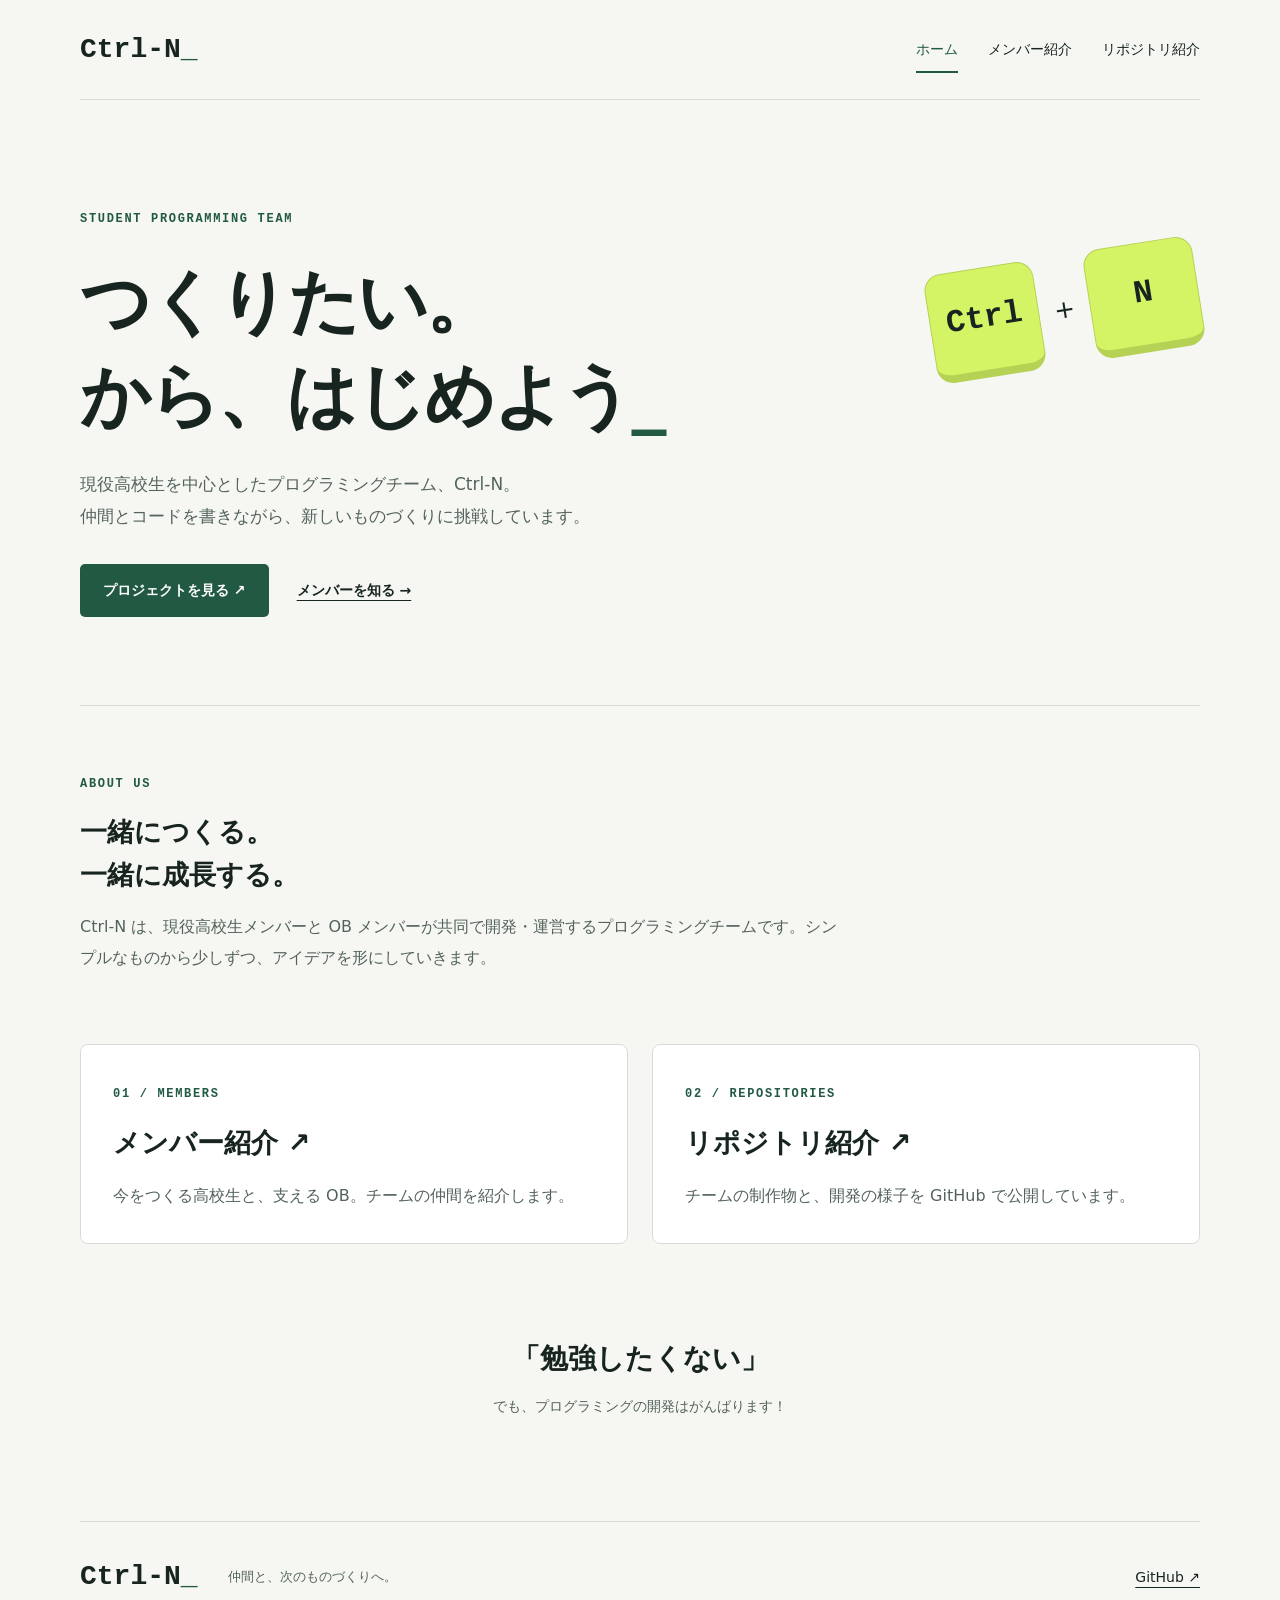
==== index.html @ e6d6aad6 "Add home, members, and repository introduction pages" ====
<!DOCTYPE html>
<html lang="ja">
<head>
  <meta charset="UTF-8">
  <meta name="viewport" content="width=device-width, initial-scale=1.0">
  <meta name="description" content="プログラミングチーム Ctrl-N のホーム。現役高校生と OB が共同で開発・運営しています。">
  <title>ホーム | Ctrl-N</title>
  <link rel="stylesheet" href="assets/css/styles.css">
</head>
<body>
  <a class="skip-link" href="#main">本文へスキップ</a>
  <header class="site-header"><a class="logo" href="index.html">Ctrl-N<span>_</span></a><nav aria-label="メインナビゲーション"><a href="index.html" aria-current="page">ホーム</a><a href="contributors.html">メンバー紹介</a><a href="repo-list.html">リポジトリ紹介</a></nav></header>
  <main id="main"><section class="hero"><p class="eyebrow">STUDENT PROGRAMMING TEAM</p><h1>つくりたい。<br>から、はじめよう<span>_</span></h1><p class="lead">現役高校生を中心としたプログラミングチーム、Ctrl-N。<br>仲間とコードを書きながら、新しいものづくりに挑戦しています。</p><div class="actions"><a class="button" href="repo-list.html">プロジェクトを見る ↗</a><a class="text-link" href="contributors.html">メンバーを知る →</a></div><div class="keys" aria-label="ControlとN"><kbd>Ctrl</kbd><span>+</span><kbd>N</kbd></div></section>
<section class="section"><p class="eyebrow">ABOUT US</p><h2>一緒につくる。<br>一緒に成長する。</h2><p>Ctrl-N は、現役高校生メンバーと OB メンバーが共同で開発・運営するプログラミングチームです。シンプルなものから少しずつ、アイデアを形にしていきます。</p></section>
<section class="grid"><a class="card" href="contributors.html"><span class="number">01 / MEMBERS</span><h2>メンバー紹介 ↗</h2><p>今をつくる高校生と、支える OB。チームの仲間を紹介します。</p></a><a class="card" href="repo-list.html"><span class="number">02 / REPOSITORIES</span><h2>リポジトリ紹介 ↗</h2><p>チームの制作物と、開発の様子を GitHub で公開しています。</p></a></section>
<aside class="quote"><p>「勉強したくない」</p><span>でも、プログラミングの開発はがんばります！</span></aside></main>
  <footer><a class="logo" href="index.html">Ctrl-N<span>_</span></a><p>仲間と、次のものづくりへ。</p><a href="https://github.com/Ctrl-N-Japan">GitHub ↗</a></footer>
</body>
</html>
---- assets/css/styles.css ----
/* Shared styles for the three static pages. */
:root{color-scheme:light;--ink:#18241f;--muted:#53635b;--paper:#f6f7f2;--green:#215943;--line:#d6ded3;--accent:#d4f466}
*{box-sizing:border-box}body{margin:0;background:var(--paper);color:var(--ink);font-family:system-ui,-apple-system,"Noto Sans JP",sans-serif;line-height:1.9}a{color:inherit;text-underline-offset:5px}a:focus-visible{outline:3px solid var(--green);outline-offset:6px}.site-header,main,footer{width:min(1120px,calc(100% - 64px));margin:auto}.site-header{display:flex;align-items:center;justify-content:space-between;gap:24px;min-height:100px;border-bottom:1px solid var(--line)}.logo{font-family:ui-monospace,monospace;font-size:28px;font-weight:800;text-decoration:none;white-space:nowrap}.logo span,h1 span{color:var(--green)}nav{display:flex;gap:30px;flex-wrap:wrap}nav a{font-size:14px;text-decoration:none;padding:8px 0}nav a:hover,nav a[aria-current]{color:var(--green);box-shadow:0 2px var(--green)}.hero{position:relative;padding:96px 0 88px;isolation:isolate}.eyebrow,.number{font-family:ui-monospace,monospace;font-size:12px;font-weight:700;letter-spacing:.14em;color:var(--green)}h1{font-size:clamp(38px,5.6vw,70px);line-height:1.35;letter-spacing:-.04em;margin:24px 0}h2{font-size:27px;line-height:1.6;margin:14px 0}h3{font-size:18px}p{color:var(--muted)}.lead{font-size:17px;max-width:720px}.hero .lead{max-width:640px}.actions{display:flex;align-items:center;gap:28px;flex-wrap:wrap;margin-top:32px}.button{display:inline-block;background:var(--green);color:white;text-decoration:none;padding:13px 23px;border-radius:5px;font-size:14px;font-weight:650}.button:hover{background:#153c2c}.text-link{font-size:14px;font-weight:650}.keys{position:absolute;right:0;top:155px;display:flex;align-items:center;gap:15px;transform:rotate(-9deg);z-index:-1}.keys kbd{display:grid;place-items:center;width:110px;height:110px;background:var(--accent);border:1px solid #b6d255;border-bottom:8px solid #b6d255;border-radius:17px;font-size:32px;font-weight:700}.keys>span{font-size:25px}.section{border-top:1px solid var(--line);padding:55px 0}.section>p{max-width:760px}.grid{display:grid;grid-template-columns:repeat(2,minmax(0,1fr));gap:24px}.card{display:block;padding:32px;border:1px solid var(--line);border-radius:8px;background:#fff;text-decoration:none}.card p{margin-bottom:0}.grid>a:hover{border-color:var(--green);background:#f0f5e8}.quote{text-align:center;padding:60px 0}.quote p{font-size:28px;font-weight:700;color:var(--ink);margin-bottom:6px}.quote span{font-size:14px;color:var(--muted)}.page-title{padding:70px 0 45px}.page-title h1{font-size:clamp(34px,5vw,58px)}.grid+.section{margin-top:55px}.project{display:flex;gap:40px;align-items:center;justify-content:space-between;margin-bottom:60px}.project>div{max-width:650px}.project .button{flex-shrink:0}.tags{display:flex;gap:10px;margin-top:20px}.tags span{font-size:12px;padding:3px 10px;background:#eff3e9;border-radius:3px}.steps{padding-left:24px;margin-bottom:32px}.steps li{padding-left:10px;margin-bottom:24px}.steps h3,.steps p{margin:0}footer{display:flex;align-items:center;gap:30px;border-top:1px solid var(--line);padding:28px 0;margin-top:40px}footer p{font-size:13px}footer>a:last-child{margin-left:auto;font-size:14px}.skip-link{position:absolute;top:-100px;left:16px;background:white;padding:8px;z-index:2}.skip-link:focus{top:8px}
@media(max-width:1000px){.keys{position:static;transform:none;margin-top:40px}.keys kbd{width:75px;height:75px;font-size:24px}.project{align-items:flex-start;flex-direction:column;gap:24px}}
@media(max-width:640px){.site-header,main,footer{width:calc(100% - 36px)}.site-header{align-items:flex-start;flex-direction:column;gap:10px;padding:22px 0}nav{gap:20px}nav a{font-size:12px}.hero{padding:52px 0}.lead{font-size:15px}.grid{grid-template-columns:1fr}.card{padding:24px}.page-title{padding:45px 0 30px}.section{padding:36px 0}h2{font-size:23px}footer{flex-wrap:wrap;gap:12px}footer p{width:100%;order:3;margin:0}.quote p{font-size:23px}}
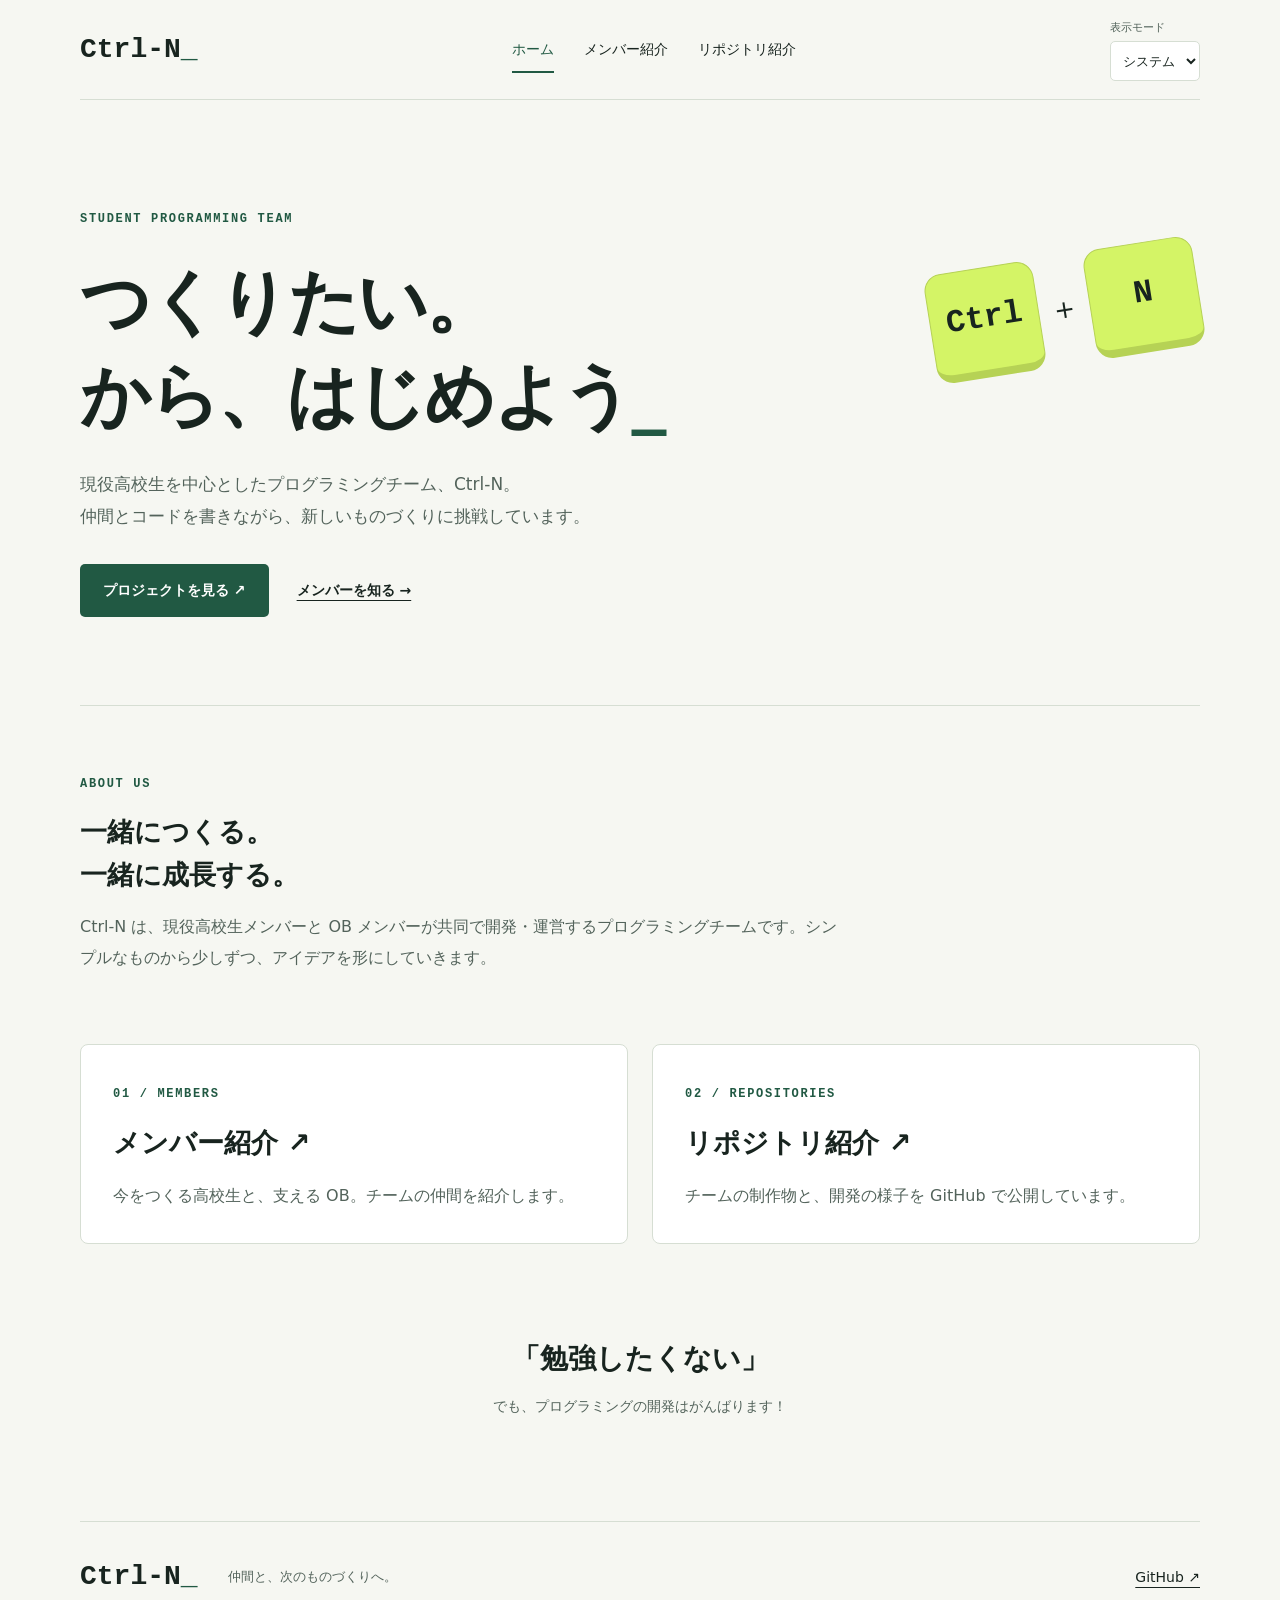
==== commit 6089e4d5: "Add light dark and system theme selection" ====
--- a/index.html
+++ b/index.html
@@ -5,15 +5,16 @@
   <meta name="viewport" content="width=device-width, initial-scale=1.0">
   <meta name="description" content="プログラミングチーム Ctrl-N のホーム。現役高校生と OB が共同で開発・運営しています。">
   <title>ホーム | Ctrl-N</title>
+  <script src="assets/js/theme.js"></script>
   <link rel="stylesheet" href="assets/css/styles.css">
 </head>
 <body>
   <a class="skip-link" href="#main">本文へスキップ</a>
-  <header class="site-header"><a class="logo" href="index.html">Ctrl-N<span>_</span></a><nav aria-label="メインナビゲーション"><a href="index.html" aria-current="page">ホーム</a><a href="contributors.html">メンバー紹介</a><a href="repo-list.html">リポジトリ紹介</a></nav></header>
-  <main id="main"><section class="hero"><p class="eyebrow">STUDENT PROGRAMMING TEAM</p><h1>つくりたい。<br>から、はじめよう<span>_</span></h1><p class="lead">現役高校生を中心としたプログラミングチーム、Ctrl-N。<br>仲間とコードを書きながら、新しいものづくりに挑戦しています。</p><div class="actions"><a class="button" href="repo-list.html">プロジェクトを見る ↗</a><a class="text-link" href="contributors.html">メンバーを知る →</a></div><div class="keys" aria-label="ControlとN"><kbd>Ctrl</kbd><span>+</span><kbd>N</kbd></div></section>
+  <header class="site-header"><a class="logo" href="./">Ctrl-N<span>_</span></a><nav aria-label="メインナビゲーション"><a href="./" aria-current="page">ホーム</a><a href="contributors/">メンバー紹介</a><a href="repo-list/">リポジトリ紹介</a></nav><label class="theme-control" for="theme-select">表示モード<select id="theme-select" disabled><option value="system">システム</option><option value="light">ライト</option><option value="dark">ダーク</option></select></label></header>
+  <main id="main"><section class="hero"><p class="eyebrow">STUDENT PROGRAMMING TEAM</p><h1>つくりたい。<br>から、はじめよう<span>_</span></h1><p class="lead">現役高校生を中心としたプログラミングチーム、Ctrl-N。<br>仲間とコードを書きながら、新しいものづくりに挑戦しています。</p><div class="actions"><a class="button" href="repo-list/">プロジェクトを見る ↗</a><a class="text-link" href="contributors/">メンバーを知る →</a></div><div class="keys" aria-label="ControlとN"><kbd>Ctrl</kbd><span>+</span><kbd>N</kbd></div></section>
 <section class="section"><p class="eyebrow">ABOUT US</p><h2>一緒につくる。<br>一緒に成長する。</h2><p>Ctrl-N は、現役高校生メンバーと OB メンバーが共同で開発・運営するプログラミングチームです。シンプルなものから少しずつ、アイデアを形にしていきます。</p></section>
-<section class="grid"><a class="card" href="contributors.html"><span class="number">01 / MEMBERS</span><h2>メンバー紹介 ↗</h2><p>今をつくる高校生と、支える OB。チームの仲間を紹介します。</p></a><a class="card" href="repo-list.html"><span class="number">02 / REPOSITORIES</span><h2>リポジトリ紹介 ↗</h2><p>チームの制作物と、開発の様子を GitHub で公開しています。</p></a></section>
+<section class="grid"><a class="card" href="contributors/"><span class="number">01 / MEMBERS</span><h2>メンバー紹介 ↗</h2><p>今をつくる高校生と、支える OB。チームの仲間を紹介します。</p></a><a class="card" href="repo-list/"><span class="number">02 / REPOSITORIES</span><h2>リポジトリ紹介 ↗</h2><p>チームの制作物と、開発の様子を GitHub で公開しています。</p></a></section>
 <aside class="quote"><p>「勉強したくない」</p><span>でも、プログラミングの開発はがんばります！</span></aside></main>
-  <footer><a class="logo" href="index.html">Ctrl-N<span>_</span></a><p>仲間と、次のものづくりへ。</p><a href="https://github.com/Ctrl-N-Japan">GitHub ↗</a></footer>
+  <footer><a class="logo" href="./">Ctrl-N<span>_</span></a><p>仲間と、次のものづくりへ。</p><a href="https://github.com/Ctrl-N-Japan">GitHub ↗</a></footer>
 </body>
 </html>
--- a/assets/css/styles.css
+++ b/assets/css/styles.css
@@ -1,5 +1,13 @@
 /* Shared styles for the three static pages. */
-:root{color-scheme:light;--ink:#18241f;--muted:#53635b;--paper:#f6f7f2;--green:#215943;--line:#d6ded3;--accent:#d4f466}
-*{box-sizing:border-box}body{margin:0;background:var(--paper);color:var(--ink);font-family:system-ui,-apple-system,"Noto Sans JP",sans-serif;line-height:1.9}a{color:inherit;text-underline-offset:5px}a:focus-visible{outline:3px solid var(--green);outline-offset:6px}.site-header,main,footer{width:min(1120px,calc(100% - 64px));margin:auto}.site-header{display:flex;align-items:center;justify-content:space-between;gap:24px;min-height:100px;border-bottom:1px solid var(--line)}.logo{font-family:ui-monospace,monospace;font-size:28px;font-weight:800;text-decoration:none;white-space:nowrap}.logo span,h1 span{color:var(--green)}nav{display:flex;gap:30px;flex-wrap:wrap}nav a{font-size:14px;text-decoration:none;padding:8px 0}nav a:hover,nav a[aria-current]{color:var(--green);box-shadow:0 2px var(--green)}.hero{position:relative;padding:96px 0 88px;isolation:isolate}.eyebrow,.number{font-family:ui-monospace,monospace;font-size:12px;font-weight:700;letter-spacing:.14em;color:var(--green)}h1{font-size:clamp(38px,5.6vw,70px);line-height:1.35;letter-spacing:-.04em;margin:24px 0}h2{font-size:27px;line-height:1.6;margin:14px 0}h3{font-size:18px}p{color:var(--muted)}.lead{font-size:17px;max-width:720px}.hero .lead{max-width:640px}.actions{display:flex;align-items:center;gap:28px;flex-wrap:wrap;margin-top:32px}.button{display:inline-block;background:var(--green);color:white;text-decoration:none;padding:13px 23px;border-radius:5px;font-size:14px;font-weight:650}.button:hover{background:#153c2c}.text-link{font-size:14px;font-weight:650}.keys{position:absolute;right:0;top:155px;display:flex;align-items:center;gap:15px;transform:rotate(-9deg);z-index:-1}.keys kbd{display:grid;place-items:center;width:110px;height:110px;background:var(--accent);border:1px solid #b6d255;border-bottom:8px solid #b6d255;border-radius:17px;font-size:32px;font-weight:700}.keys>span{font-size:25px}.section{border-top:1px solid var(--line);padding:55px 0}.section>p{max-width:760px}.grid{display:grid;grid-template-columns:repeat(2,minmax(0,1fr));gap:24px}.card{display:block;padding:32px;border:1px solid var(--line);border-radius:8px;background:#fff;text-decoration:none}.card p{margin-bottom:0}.grid>a:hover{border-color:var(--green);background:#f0f5e8}.quote{text-align:center;padding:60px 0}.quote p{font-size:28px;font-weight:700;color:var(--ink);margin-bottom:6px}.quote span{font-size:14px;color:var(--muted)}.page-title{padding:70px 0 45px}.page-title h1{font-size:clamp(34px,5vw,58px)}.grid+.section{margin-top:55px}.project{display:flex;gap:40px;align-items:center;justify-content:space-between;margin-bottom:60px}.project>div{max-width:650px}.project .button{flex-shrink:0}.tags{display:flex;gap:10px;margin-top:20px}.tags span{font-size:12px;padding:3px 10px;background:#eff3e9;border-radius:3px}.steps{padding-left:24px;margin-bottom:32px}.steps li{padding-left:10px;margin-bottom:24px}.steps h3,.steps p{margin:0}footer{display:flex;align-items:center;gap:30px;border-top:1px solid var(--line);padding:28px 0;margin-top:40px}footer p{font-size:13px}footer>a:last-child{margin-left:auto;font-size:14px}.skip-link{position:absolute;top:-100px;left:16px;background:white;padding:8px;z-index:2}.skip-link:focus{top:8px}
+:root{color-scheme:light;--ink:#18241f;--muted:#53635b;--paper:#f6f7f2;--green:#215943;--line:#d6ded3;--accent:#d4f466;--surface:#fff;--surface-hover:#f0f5e8;--tag:#eff3e9;--button-bg:#215943;--button-hover:#153c2c;--button-ink:#fff}
+*{box-sizing:border-box}body{margin:0;background:var(--paper);color:var(--ink);font-family:system-ui,-apple-system,"Noto Sans JP",sans-serif;line-height:1.9}a{color:inherit;text-underline-offset:5px}a:focus-visible{outline:3px solid var(--green);outline-offset:6px}.site-header,main,footer{width:min(1120px,calc(100% - 64px));margin:auto}.site-header{display:flex;align-items:center;justify-content:space-between;gap:24px;min-height:100px;border-bottom:1px solid var(--line)}.logo{font-family:ui-monospace,monospace;font-size:28px;font-weight:800;text-decoration:none;white-space:nowrap}.logo span,h1 span{color:var(--green)}nav{display:flex;gap:30px;flex-wrap:wrap}nav a{font-size:14px;text-decoration:none;padding:8px 0}nav a:hover,nav a[aria-current]{color:var(--green);box-shadow:0 2px var(--green)}.hero{position:relative;padding:96px 0 88px;isolation:isolate}.eyebrow,.number{font-family:ui-monospace,monospace;font-size:12px;font-weight:700;letter-spacing:.14em;color:var(--green)}h1{font-size:clamp(38px,5.6vw,70px);line-height:1.35;letter-spacing:-.04em;margin:24px 0}h2{font-size:27px;line-height:1.6;margin:14px 0}h3{font-size:18px}p{color:var(--muted)}.lead{font-size:17px;max-width:720px}.hero .lead{max-width:640px}.actions{display:flex;align-items:center;gap:28px;flex-wrap:wrap;margin-top:32px}.button{display:inline-block;background:var(--button-bg);color:var(--button-ink);text-decoration:none;padding:13px 23px;border-radius:5px;font-size:14px;font-weight:650}.button:hover{background:var(--button-hover)}.text-link{font-size:14px;font-weight:650}.keys{position:absolute;right:0;top:155px;display:flex;align-items:center;gap:15px;transform:rotate(-9deg);z-index:-1}.keys kbd{color:#18241f;display:grid;place-items:center;width:110px;height:110px;background:var(--accent);border:1px solid #b6d255;border-bottom:8px solid #b6d255;border-radius:17px;font-size:32px;font-weight:700}.keys>span{font-size:25px}.section{border-top:1px solid var(--line);padding:55px 0}.section>p{max-width:760px}.grid{display:grid;grid-template-columns:repeat(2,minmax(0,1fr));gap:24px}.card{display:block;padding:32px;border:1px solid var(--line);border-radius:8px;background:var(--surface);text-decoration:none}.card p{margin-bottom:0}.grid>a:hover{border-color:var(--green);background:var(--surface-hover)}.quote{text-align:center;padding:60px 0}.quote p{font-size:28px;font-weight:700;color:var(--ink);margin-bottom:6px}.quote span{font-size:14px;color:var(--muted)}.page-title{padding:70px 0 45px}.page-title h1{font-size:clamp(34px,5vw,58px)}.grid+.section{margin-top:55px}.project{display:flex;gap:40px;align-items:center;justify-content:space-between;margin-bottom:60px}.project>div{max-width:650px}.project .button{flex-shrink:0}.tags{display:flex;gap:10px;margin-top:20px}.tags span{font-size:12px;padding:3px 10px;background:var(--tag);border-radius:3px}.steps{padding-left:24px;margin-bottom:32px}.steps li{padding-left:10px;margin-bottom:24px}.steps h3,.steps p{margin:0}footer{display:flex;align-items:center;gap:30px;border-top:1px solid var(--line);padding:28px 0;margin-top:40px}footer p{font-size:13px}footer>a:last-child{margin-left:auto;font-size:14px}.skip-link{position:absolute;top:-100px;left:16px;background:var(--surface);padding:8px;z-index:2}.skip-link:focus{top:8px}
 @media(max-width:1000px){.keys{position:static;transform:none;margin-top:40px}.keys kbd{width:75px;height:75px;font-size:24px}.project{align-items:flex-start;flex-direction:column;gap:24px}}
 @media(max-width:640px){.site-header,main,footer{width:calc(100% - 36px)}.site-header{align-items:flex-start;flex-direction:column;gap:10px;padding:22px 0}nav{gap:20px}nav a{font-size:12px}.hero{padding:52px 0}.lead{font-size:15px}.grid{grid-template-columns:1fr}.card{padding:24px}.page-title{padding:45px 0 30px}.section{padding:36px 0}h2{font-size:23px}footer{flex-wrap:wrap;gap:12px}footer p{width:100%;order:3;margin:0}.quote p{font-size:23px}}
+
+.contributor img{border-radius:50%;object-fit:cover}.contributor h3{overflow-wrap:anywhere;margin:12px 0}
+
+:root[data-theme="dark"]{color-scheme:dark;--ink:#e7eee7;--muted:#adbdaf;--paper:#111914;--green:#b5df80;--line:#35473b;--surface:#1b271f;--surface-hover:#26382a;--tag:#304333;--button-bg:#b5df80;--button-hover:#c9ee9c;--button-ink:#18241f;}
+@media(prefers-color-scheme:dark){:root:not([data-theme]){color-scheme:dark;--ink:#e7eee7;--muted:#adbdaf;--paper:#111914;--green:#b5df80;--line:#35473b;--surface:#1b271f;--surface-hover:#26382a;--tag:#304333;--button-bg:#b5df80;--button-hover:#c9ee9c;--button-ink:#18241f;}}
+.theme-control{display:flex;flex-direction:column;gap:3px;font-size:11px;color:var(--muted);flex-shrink:0}.theme-control select{font:inherit;font-size:13px;color:var(--ink);background:var(--surface);border:1px solid var(--line);border-radius:5px;padding:8px;min-height:40px}.theme-control select:focus-visible{outline:3px solid var(--green);outline-offset:3px}
+@media(max-width:900px){.site-header{flex-wrap:wrap;padding:20px 0}.theme-control{margin-left:auto}}
+@media(max-width:640px){.theme-control{margin-left:0}}
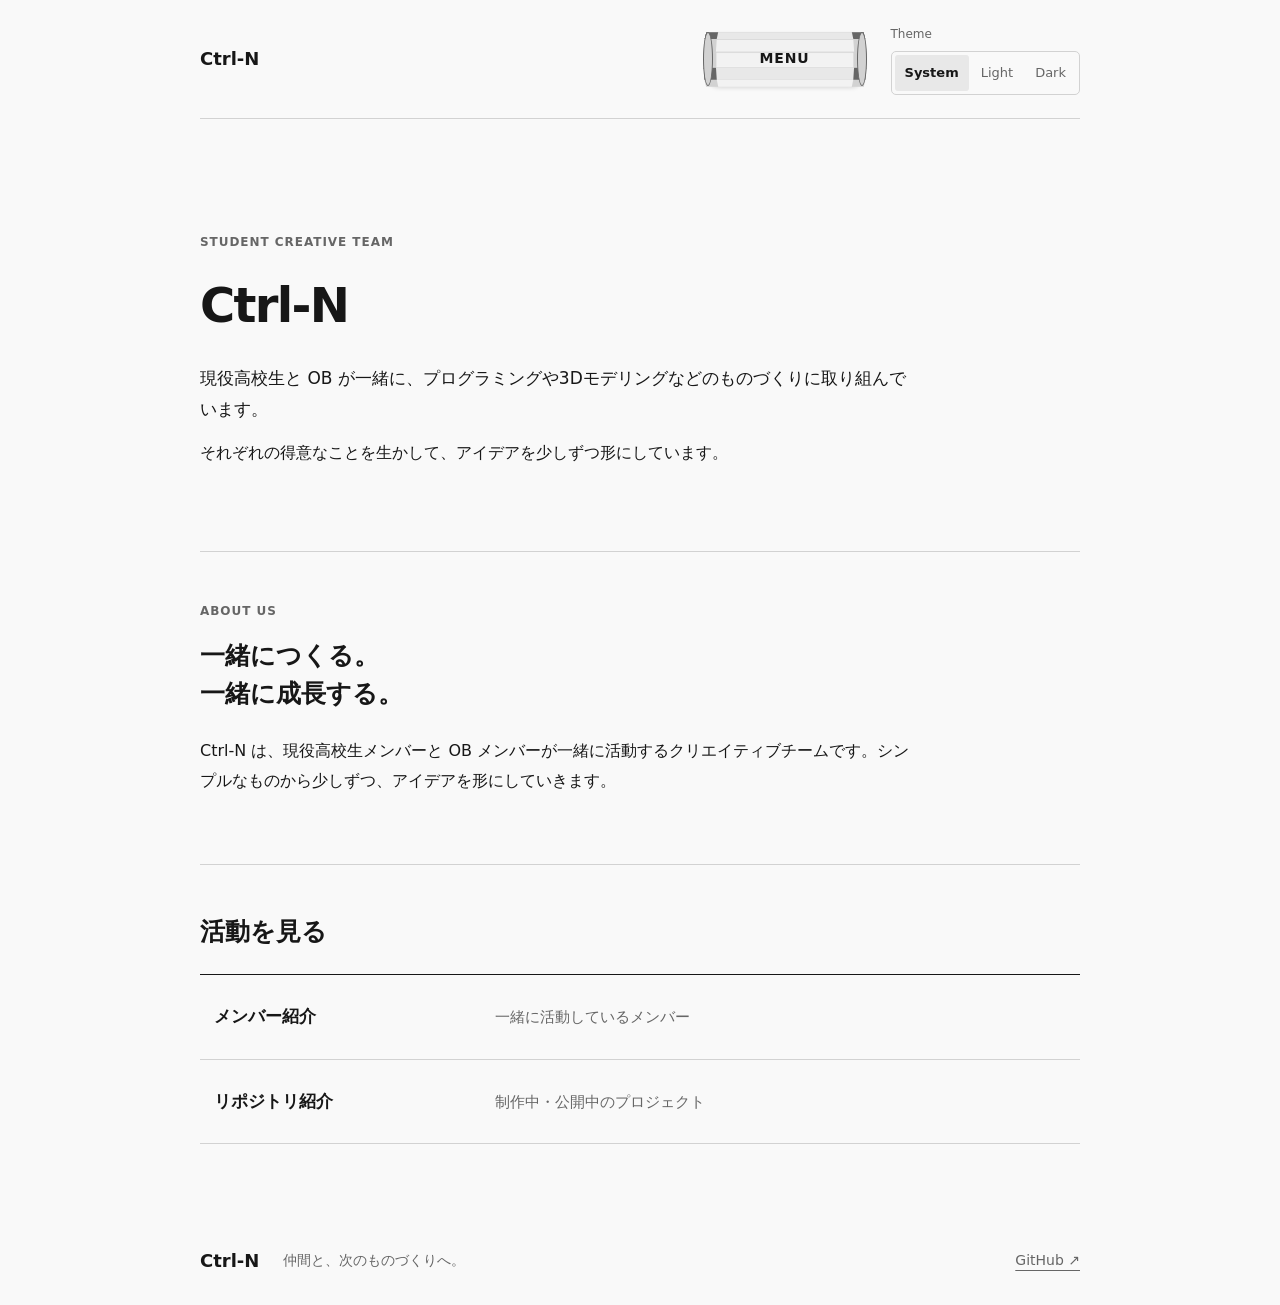
==== commit 202a14ff: "Refresh site design and cache organization activity data" ====
--- a/index.html
+++ b/index.html
@@ -3,18 +3,30 @@
 <head>
   <meta charset="UTF-8">
   <meta name="viewport" content="width=device-width, initial-scale=1.0">
-  <meta name="description" content="プログラミングチーム Ctrl-N のホーム。現役高校生と OB が共同で開発・運営しています。">
+  <meta name="description" content="クリエイティブチーム Ctrl-N のホーム。現役高校生と OB が共同で開発・運営しています。">
   <title>ホーム | Ctrl-N</title>
-  <script src="assets/js/theme.js"></script>
-  <link rel="stylesheet" href="assets/css/styles.css">
+  <script src="assets/js/theme.js?v=theme-switch-1"></script>
+  <link rel="stylesheet" href="assets/css/styles.css?v=theme-switch-1">
+  <script src="assets/js/menu.js" defer></script>
 </head>
 <body>
   <a class="skip-link" href="#main">本文へスキップ</a>
-  <header class="site-header"><a class="logo" href="./">Ctrl-N<span>_</span></a><nav aria-label="メインナビゲーション"><a href="./" aria-current="page">ホーム</a><a href="contributors/">メンバー紹介</a><a href="repo-list/">リポジトリ紹介</a></nav><label class="theme-control" for="theme-select">表示モード<select id="theme-select" disabled><option value="system">システム</option><option value="light">ライト</option><option value="dark">ダーク</option></select></label></header>
-  <main id="main"><section class="hero"><p class="eyebrow">STUDENT PROGRAMMING TEAM</p><h1>つくりたい。<br>から、はじめよう<span>_</span></h1><p class="lead">現役高校生を中心としたプログラミングチーム、Ctrl-N。<br>仲間とコードを書きながら、新しいものづくりに挑戦しています。</p><div class="actions"><a class="button" href="repo-list/">プロジェクトを見る ↗</a><a class="text-link" href="contributors/">メンバーを知る →</a></div><div class="keys" aria-label="ControlとN"><kbd>Ctrl</kbd><span>+</span><kbd>N</kbd></div></section>
-<section class="section"><p class="eyebrow">ABOUT US</p><h2>一緒につくる。<br>一緒に成長する。</h2><p>Ctrl-N は、現役高校生メンバーと OB メンバーが共同で開発・運営するプログラミングチームです。シンプルなものから少しずつ、アイデアを形にしていきます。</p></section>
-<section class="grid"><a class="card" href="contributors/"><span class="number">01 / MEMBERS</span><h2>メンバー紹介 ↗</h2><p>今をつくる高校生と、支える OB。チームの仲間を紹介します。</p></a><a class="card" href="repo-list/"><span class="number">02 / REPOSITORIES</span><h2>リポジトリ紹介 ↗</h2><p>チームの制作物と、開発の様子を GitHub で公開しています。</p></a></section>
-<aside class="quote"><p>「勉強したくない」</p><span>でも、プログラミングの開発はがんばります！</span></aside></main>
-  <footer><a class="logo" href="./">Ctrl-N<span>_</span></a><p>仲間と、次のものづくりへ。</p><a href="https://github.com/Ctrl-N-Japan">GitHub ↗</a></footer>
+  <header class="site-header"><a class="logo" href="./">Ctrl-N</a><details class="film-menu"><summary aria-label="Toggle menu"><span class="menu-reel" aria-hidden="true"><span class="roll-cylinder"><span class="roll-face" style="--face:0"></span><span class="roll-face" style="--face:1"></span><span class="roll-face" style="--face:2"></span><span class="roll-face" style="--face:3"></span><span class="roll-face" style="--face:4"></span><span class="roll-face" style="--face:5"></span><span class="roll-face" style="--face:6"></span><span class="roll-face" style="--face:7"></span><span class="roll-face" style="--face:8"></span><span class="roll-face" style="--face:9"></span><span class="roll-face" style="--face:10"></span><span class="roll-face" style="--face:11"></span></span></span><span class="reel-label" lang="en">MENU</span></summary><div class="film-window"><div class="film-panel"><p class="film-caption" aria-hidden="true">CTRL-N / NAVIGATION</p><nav aria-label="Main navigation" lang="en"><a href="./" aria-current="page">Home</a><a href="contributors/">Members</a><a href="repo-list/">Repositories</a></nav></div></div></details><fieldset class="theme-control" lang="en"><legend>Theme</legend><div class="theme-options"><label><input type="radio" name="theme" value="system" checked disabled><span>System</span></label><label><input type="radio" name="theme" value="light" disabled><span>Light</span></label><label><input type="radio" name="theme" value="dark" disabled><span>Dark</span></label></div></fieldset></header>
+  <main id="main"><section class="hero">
+  <p class="eyebrow">STUDENT CREATIVE TEAM</p>
+  <h1>Ctrl-N</h1>
+  <p class="lead">現役高校生と OB が一緒に、プログラミングや3Dモデリングなどのものづくりに取り組んでいます。</p>
+  <p>それぞれの得意なことを生かして、アイデアを少しずつ形にしています。</p>
+</section>
+<section class="section"><p class="eyebrow">ABOUT US</p><h2>一緒につくる。<br>一緒に成長する。</h2><p>Ctrl-N は、現役高校生メンバーと OB メンバーが一緒に活動するクリエイティブチームです。シンプルなものから少しずつ、アイデアを形にしていきます。</p></section>
+<section class="activity-section" aria-labelledby="activity-heading">
+  <h2 id="activity-heading">活動を見る</h2>
+  <div class="activity-links">
+    <a href="contributors/"><span>メンバー紹介</span><small>一緒に活動しているメンバー</small></a>
+    <a href="repo-list/"><span>リポジトリ紹介</span><small>制作中・公開中のプロジェクト</small></a>
+  </div>
+</section>
+</main>
+  <footer><a class="logo" href="./">Ctrl-N</a><p>仲間と、次のものづくりへ。</p><a href="https://github.com/Ctrl-N-Japan">GitHub ↗</a></footer>
 </body>
 </html>
--- a/assets/css/styles.css
+++ b/assets/css/styles.css
@@ -1,13 +1,171 @@
-/* Shared styles for the three static pages. */
-:root{color-scheme:light;--ink:#18241f;--muted:#53635b;--paper:#f6f7f2;--green:#215943;--line:#d6ded3;--accent:#d4f466;--surface:#fff;--surface-hover:#f0f5e8;--tag:#eff3e9;--button-bg:#215943;--button-hover:#153c2c;--button-ink:#fff}
-*{box-sizing:border-box}body{margin:0;background:var(--paper);color:var(--ink);font-family:system-ui,-apple-system,"Noto Sans JP",sans-serif;line-height:1.9}a{color:inherit;text-underline-offset:5px}a:focus-visible{outline:3px solid var(--green);outline-offset:6px}.site-header,main,footer{width:min(1120px,calc(100% - 64px));margin:auto}.site-header{display:flex;align-items:center;justify-content:space-between;gap:24px;min-height:100px;border-bottom:1px solid var(--line)}.logo{font-family:ui-monospace,monospace;font-size:28px;font-weight:800;text-decoration:none;white-space:nowrap}.logo span,h1 span{color:var(--green)}nav{display:flex;gap:30px;flex-wrap:wrap}nav a{font-size:14px;text-decoration:none;padding:8px 0}nav a:hover,nav a[aria-current]{color:var(--green);box-shadow:0 2px var(--green)}.hero{position:relative;padding:96px 0 88px;isolation:isolate}.eyebrow,.number{font-family:ui-monospace,monospace;font-size:12px;font-weight:700;letter-spacing:.14em;color:var(--green)}h1{font-size:clamp(38px,5.6vw,70px);line-height:1.35;letter-spacing:-.04em;margin:24px 0}h2{font-size:27px;line-height:1.6;margin:14px 0}h3{font-size:18px}p{color:var(--muted)}.lead{font-size:17px;max-width:720px}.hero .lead{max-width:640px}.actions{display:flex;align-items:center;gap:28px;flex-wrap:wrap;margin-top:32px}.button{display:inline-block;background:var(--button-bg);color:var(--button-ink);text-decoration:none;padding:13px 23px;border-radius:5px;font-size:14px;font-weight:650}.button:hover{background:var(--button-hover)}.text-link{font-size:14px;font-weight:650}.keys{position:absolute;right:0;top:155px;display:flex;align-items:center;gap:15px;transform:rotate(-9deg);z-index:-1}.keys kbd{color:#18241f;display:grid;place-items:center;width:110px;height:110px;background:var(--accent);border:1px solid #b6d255;border-bottom:8px solid #b6d255;border-radius:17px;font-size:32px;font-weight:700}.keys>span{font-size:25px}.section{border-top:1px solid var(--line);padding:55px 0}.section>p{max-width:760px}.grid{display:grid;grid-template-columns:repeat(2,minmax(0,1fr));gap:24px}.card{display:block;padding:32px;border:1px solid var(--line);border-radius:8px;background:var(--surface);text-decoration:none}.card p{margin-bottom:0}.grid>a:hover{border-color:var(--green);background:var(--surface-hover)}.quote{text-align:center;padding:60px 0}.quote p{font-size:28px;font-weight:700;color:var(--ink);margin-bottom:6px}.quote span{font-size:14px;color:var(--muted)}.page-title{padding:70px 0 45px}.page-title h1{font-size:clamp(34px,5vw,58px)}.grid+.section{margin-top:55px}.project{display:flex;gap:40px;align-items:center;justify-content:space-between;margin-bottom:60px}.project>div{max-width:650px}.project .button{flex-shrink:0}.tags{display:flex;gap:10px;margin-top:20px}.tags span{font-size:12px;padding:3px 10px;background:var(--tag);border-radius:3px}.steps{padding-left:24px;margin-bottom:32px}.steps li{padding-left:10px;margin-bottom:24px}.steps h3,.steps p{margin:0}footer{display:flex;align-items:center;gap:30px;border-top:1px solid var(--line);padding:28px 0;margin-top:40px}footer p{font-size:13px}footer>a:last-child{margin-left:auto;font-size:14px}.skip-link{position:absolute;top:-100px;left:16px;background:var(--surface);padding:8px;z-index:2}.skip-link:focus{top:8px}
-@media(max-width:1000px){.keys{position:static;transform:none;margin-top:40px}.keys kbd{width:75px;height:75px;font-size:24px}.project{align-items:flex-start;flex-direction:column;gap:24px}}
-@media(max-width:640px){.site-header,main,footer{width:calc(100% - 36px)}.site-header{align-items:flex-start;flex-direction:column;gap:10px;padding:22px 0}nav{gap:20px}nav a{font-size:12px}.hero{padding:52px 0}.lead{font-size:15px}.grid{grid-template-columns:1fr}.card{padding:24px}.page-title{padding:45px 0 30px}.section{padding:36px 0}h2{font-size:23px}footer{flex-wrap:wrap;gap:12px}footer p{width:100%;order:3;margin:0}.quote p{font-size:23px}}
+/* Shared, neutral styles for all pages. */
+:root {
+  color-scheme: light;
+  --ink: #171717;
+  --muted: #666;
+  --paper: #f9f9f9;
+  --surface: #f2f2f2;
+  --surface-hover: #e8e8e8;
+  --line: #d2d2d2;
+}
+:root[data-theme="dark"] {
+  color-scheme: dark;
+  --ink: #ededed;
+  --muted: #b5b5b5;
+  --paper: #121212;
+  --surface: #1c1c1c;
+  --surface-hover: #282828;
+  --line: #3b3b3b;
+}
+@media (prefers-color-scheme: dark) {
+  :root:not([data-theme]) {
+    color-scheme: dark;
+    --ink: #ededed;
+    --muted: #b5b5b5;
+    --paper: #121212;
+    --surface: #1c1c1c;
+    --surface-hover: #282828;
+    --line: #3b3b3b;
+  }
+}
+* { box-sizing: border-box; }
+body { margin: 0; background: var(--paper); color: var(--ink); font-family: system-ui, -apple-system, BlinkMacSystemFont, "Hiragino Kaku Gothic ProN", "Noto Sans JP", sans-serif; font-size: 16px; line-height: 1.85; overflow-wrap: break-word; }
+a { color: inherit; text-underline-offset: 5px; }
+a:focus-visible, select:focus-visible { outline: 2px solid var(--ink); outline-offset: 5px; }
+.site-header, main, footer { width: min(880px, calc(100% - 40px)); margin-inline: auto; }
+.site-header { display: flex; align-items: center; flex-wrap: wrap; gap: 20px 28px; padding-block: 20px; border-bottom: 1px solid var(--line); }
+.logo { font-size: 18px; font-weight: 700; text-decoration: none; white-space: nowrap; }
+nav { display: flex; flex-wrap: wrap; gap: 12px 24px; margin-left: auto; }
+nav a { padding-block: 5px; font-size: 14px; text-decoration: none; }
+nav a:hover, nav a[aria-current] { text-decoration: underline; }
+.theme-control { display: flex; align-items: center; gap: 8px; color: var(--muted); font-size: 13px; }
+.theme-control select { font: inherit; color: var(--ink); background: var(--paper); border: 1px solid var(--line); border-radius: 3px; padding: 7px; min-height: 44px; }
+.hero, .page-title { padding: clamp(64px, 10vw, 112px) 0 64px; border-bottom: 1px solid var(--line); }
+.eyebrow, .number { font-size: 12px; font-weight: 600; letter-spacing: .08em; color: var(--muted); }
+.hero > .eyebrow, .page-title > .eyebrow { margin: 0 0 24px; }
+h1 { margin: 0 0 28px; font-size: clamp(34px, 5vw, 48px); font-weight: 650; line-height: 1.2; letter-spacing: -.035em; }
+.page-title h1 { font-size: clamp(28px, 4vw, 36px); }
+h2 { margin: 0 0 24px; font-size: clamp(21px, 2.5vw, 25px); line-height: 1.5; font-weight: 650; }
+h3 { font-size: 18px; }
+p { margin: 0 0 1.25em; color: var(--ink); line-break: strict; }
+main p { max-width: 40em; }
+.note, #contributors-status, #repo-status { color: var(--muted); font-size: 15px; line-height: 1.8; }
+.note { margin-top: -8px; }
+h1, h2, h3 { text-wrap: balance; }
+h3 { margin-bottom: 12px; line-height: 1.5; }
 
-.contributor img{border-radius:50%;object-fit:cover}.contributor h3{overflow-wrap:anywhere;margin:12px 0}
+.lead { max-width: 720px; font-size: 17px; margin-bottom: 12px; }
+.section, .activity-section { padding: 48px 0; }
+.section { border-bottom: 1px solid var(--line); }
+.section > p { max-width: 720px; }
+.activity-links { border-top: 1px solid var(--ink); }
+.activity-links a { display: grid; grid-template-columns: minmax(160px, .45fr) 1fr; align-items: baseline; gap: 24px; padding: 26px 14px; border-bottom: 1px solid var(--line); text-decoration: none; background: transparent; transition: background-color .25s ease; }
+.activity-links a:hover, .activity-links a:focus-visible { background: var(--surface-hover); }
+.activity-links span { font-size: 17px; font-weight: 700; }
+.activity-links span, .activity-links small { transition: transform .25s ease; }
+.activity-links a:hover span, .activity-links a:hover small, .activity-links a:focus-visible span, .activity-links a:focus-visible small { transform: translateX(10px); }
+.activity-links small { color: var(--muted); font-size: 15px; }
+.grid { display: grid; grid-template-columns: repeat(2, minmax(0, 1fr)); column-gap: 32px; }
+.card { display: block; min-width: 0; padding: 28px 0; border-bottom: 1px solid var(--line); text-decoration: none; }
+.card h2 { margin: 12px 0; }
+.card p { margin-bottom: 0; }
+.project { display: flex; align-items: center; justify-content: space-between; gap: 32px; }
+.project > div { min-width: 0; }
+.project h2 { overflow-wrap: anywhere; }
+.button, .text-link { display: inline-block; font-size: 16px; font-weight: 600; text-decoration: underline; text-decoration-thickness: 1px; padding-block: 8px; }
+.project .button { flex-shrink: 0; }
+.tags { display: flex; flex-wrap: wrap; gap: 8px; margin-top: 16px; }
+.tags span { font-size: 13px; padding: 2px 8px; background: var(--surface); }
+.contributor img { border-radius: 50%; object-fit: cover; }
+.contributor h3 { overflow-wrap: anywhere; margin: 12px 0; }
+.steps { padding-left: 24px; }
+.steps li { padding-left: 6px; margin-bottom: 24px; }
+.steps h3, .steps p { margin: 0; }
+footer { display: flex; align-items: center; flex-wrap: wrap; gap: 16px 24px; padding: 28px 0; margin-top: 24px; }
+footer p, footer > a:last-child { font-size: 14px; color: var(--muted); }
+footer p { margin: 0; }
+footer > a:last-child { margin-left: auto; }
+.skip-link { position: absolute; top: -100px; left: 16px; background: var(--paper); padding: 8px; z-index: 20; }
+.skip-link:focus { top: 8px; }
+@media (max-width: 640px) {
+  .site-header, main, footer { width: calc(100% - 32px); }
+  .site-header { gap: 12px 20px; }
+  nav { order: 3; width: 100%; margin: 0; gap: 12px 20px; }
+  .theme-control { margin-left: auto; }
+  .hero, .page-title { padding: 56px 0 40px; }
+  .section, .activity-section { padding: 36px 0; }
+  .activity-links a { grid-template-columns: 1fr; gap: 6px; padding: 20px 12px; }
+  .grid { grid-template-columns: 1fr; }
+  .project { flex-direction: column; align-items: flex-start; gap: 20px; }
+  footer p { width: 100%; order: 3; margin: 0; }
+}
 
-:root[data-theme="dark"]{color-scheme:dark;--ink:#e7eee7;--muted:#adbdaf;--paper:#111914;--green:#b5df80;--line:#35473b;--surface:#1b271f;--surface-hover:#26382a;--tag:#304333;--button-bg:#b5df80;--button-hover:#c9ee9c;--button-ink:#18241f;}
-@media(prefers-color-scheme:dark){:root:not([data-theme]){color-scheme:dark;--ink:#e7eee7;--muted:#adbdaf;--paper:#111914;--green:#b5df80;--line:#35473b;--surface:#1b271f;--surface-hover:#26382a;--tag:#304333;--button-bg:#b5df80;--button-hover:#c9ee9c;--button-ink:#18241f;}}
-.theme-control{display:flex;flex-direction:column;gap:3px;font-size:11px;color:var(--muted);flex-shrink:0}.theme-control select{font:inherit;font-size:13px;color:var(--ink);background:var(--surface);border:1px solid var(--line);border-radius:5px;padding:8px;min-height:40px}.theme-control select:focus-visible{outline:3px solid var(--green);outline-offset:3px}
-@media(max-width:900px){.site-header{flex-wrap:wrap;padding:20px 0}.theme-control{margin-left:auto}}
-@media(max-width:640px){.theme-control{margin-left:0}}
+/* Film navigation: the strip feeds from behind a rotating roll. */
+.site-header { position: relative; z-index: 10; }
+.film-menu { --film-width: 156px; --unroll-time: .85s; position: relative; margin-left: auto; width: var(--film-width); flex-shrink: 0; padding: 12px 0; isolation: isolate; z-index: 1; }
+.film-menu summary { position: relative; display: grid; place-items: center; cursor: pointer; list-style: none; user-select: none; border-radius: 12px; isolation: isolate; z-index: 2; }
+.film-menu summary::-webkit-details-marker { display: none; }
+.film-menu summary:focus-visible { outline: 2px solid var(--ink); outline-offset: 5px; }
+.menu-reel { position: relative; display: block; width: var(--film-width); height: 54px; perspective: 600px; border-radius: 12px; background: var(--surface); box-shadow: 0 2px 4px #0002; isolation: isolate; }
+.menu-reel::before, .menu-reel::after { content: ""; position: absolute; top: 0; bottom: 0; width: 8px; border: 1px solid var(--muted); border-radius: 50%; background: var(--line); z-index: 2; }
+.menu-reel::before { left: -4px; }.menu-reel::after { right: -4px; }
+.roll-cylinder { position: absolute; inset: 0; transform-style: preserve-3d; transition: transform var(--unroll-time) cubic-bezier(.22,1,.36,1); }
+.roll-face { position: absolute; top: 50%; left: 0; width: 100%; height: 14.5px; margin-top: -7.25px; transform: rotateX(calc(var(--face)*30deg)) translateZ(27px); backface-visibility: hidden; background: linear-gradient(to right,var(--line) 0 8%,var(--surface) 8% 92%,var(--line) 92%); border-top: 1px solid var(--line); }
+.roll-face:nth-child(3n) { background: linear-gradient(to right,var(--muted) 0 8%,var(--surface-hover) 8% 92%,var(--muted) 92%); }
+.reel-label { position: absolute; inset: 0; display: grid; place-items: center; font-size: 14px; font-weight: 650; letter-spacing: .06em; pointer-events: none; }
+.film-menu[open] .roll-cylinder { transform: rotateX(720deg); }
+.film-window { position: absolute; top: 39px; left: 0; width: var(--film-width); overflow: hidden; z-index: 1; }
+.film-panel { position: relative; width: 100%; padding: 52px 18px 18px; background-color: var(--surface); background-image: linear-gradient(to bottom,#0000 27px,#0003 27px,#0000 48px); background-repeat: no-repeat; color: var(--ink); border: 1px solid var(--line); }
+.film-panel::before, .film-panel::after { content: ""; position: absolute; top: 0; bottom: 0; width: 5px; background: repeating-linear-gradient(to bottom,var(--paper) 0 7px,transparent 7px 13px); pointer-events: none; }
+.film-panel::before { left: 4px; }.film-panel::after { right: 4px; }
+.film-caption { color: var(--muted); font: 10px ui-monospace,monospace; letter-spacing: .1em; margin: 0 0 10px; padding-bottom: 12px; border-bottom: 1px solid var(--line); }
+.film-panel nav { display: flex; flex-direction: column; flex-wrap: nowrap; width: auto; margin: 0; gap: 0; counter-reset: menu-frame; }
+.film-panel nav a { display: block; flex-shrink: 0; overflow-wrap: anywhere; padding: 16px 0; font-size: 14px; line-height: 1.7; border-bottom: 1px solid var(--line); text-decoration: none; }
+.film-panel nav a::before { display: block; counter-increment: menu-frame; content: "FRAME / 0" counter(menu-frame); font: 10px ui-monospace,monospace; color: var(--muted); margin-bottom: 5px; }
+.film-panel nav a:hover, .film-panel nav a[aria-current] { background: var(--surface-hover); }
+.film-menu[open] .film-panel { animation: film-feed var(--unroll-time) cubic-bezier(.22,1,.36,1) both; }
+.film-menu.is-rewinding .film-panel { animation: film-rewind var(--unroll-time) cubic-bezier(.65,0,.35,1) both; pointer-events: none; }
+.film-menu.is-rewinding .roll-cylinder { transform: rotateX(0); transition-timing-function: cubic-bezier(.65,0,.35,1); }
+.film-menu[open] .film-window { animation: film-shadow-in var(--unroll-time) both; }
+.film-menu.is-rewinding .film-window { animation: film-shadow-out var(--unroll-time) both; }
+@keyframes film-feed { from { transform: translateY(-100%); } to { transform: translateY(0); } }
+@keyframes film-rewind { from { transform: translateY(0); } to { transform: translateY(-100%); } }
+@keyframes film-shadow-in { from { filter: drop-shadow(0 0 0 #0000); } to { filter: drop-shadow(0 5px 5px #0002); } }
+@keyframes film-shadow-out { from { filter: drop-shadow(0 5px 5px #0002); } to { filter: drop-shadow(0 0 0 #0000); } }
+@media (max-width: 640px) { .theme-control { width: 100%; justify-content: flex-end; } }
+@media (prefers-reduced-motion: reduce) {
+  .film-menu[open] .film-panel, .film-menu.is-rewinding .film-panel, .film-menu[open] .film-window, .film-menu.is-rewinding .film-window { animation: none; }
+  .roll-cylinder { transition: none; }
+}
+
+@media (prefers-reduced-motion: reduce) { .activity-links a, .activity-links span, .activity-links small { transition: none; } .activity-links a:hover span, .activity-links a:hover small, .activity-links a:focus-visible span, .activity-links a:focus-visible small { transform: none; } }
+
+/* Every grid row uses one separator spanning the entire content width. */
+@media (min-width: 641px) {
+  .grid > .card { border-bottom: 0; }
+  .grid > .card:nth-child(odd) { position: relative; }
+  .grid > .card:nth-child(odd)::after {
+    content: "";
+    position: absolute;
+    bottom: 0;
+    left: 0;
+    width: calc(200% + 32px);
+    border-bottom: 1px solid var(--line);
+    pointer-events: none;
+  }
+}
+
+/* Keep short Japanese phrases intact while allowing narrow-screen wrapping. */
+.text-phrase { display: inline-block; max-width: 100%; overflow-wrap: anywhere; }
+
+/* A small theme switch that follows the site's typography and colors. */
+.theme-control { display:block; min-width:0; margin:0; padding:0; border:0; }
+.theme-control legend { margin-bottom:6px; padding:0; font-size:12px; color:var(--muted); }
+.theme-options { display:flex; padding:3px; border:1px solid var(--line); border-radius:5px; gap:2px; }
+.theme-options label { position:relative; cursor:pointer; }
+.theme-options input { position:absolute; width:1px; height:1px; opacity:0; }
+.theme-options span { display:block; padding:8px 10px; font-size:13px; line-height:1.5; color:var(--muted); border-radius:3px; }
+.theme-options input:checked + span { color:var(--ink); background:var(--surface-hover); font-weight:600; }
+.theme-options label:hover span { color:var(--ink); }
+.theme-options input:focus-visible + span { outline:2px solid var(--ink); outline-offset:2px; }
+@media(max-width:640px) { .theme-control { width:auto; margin-left:auto; } }
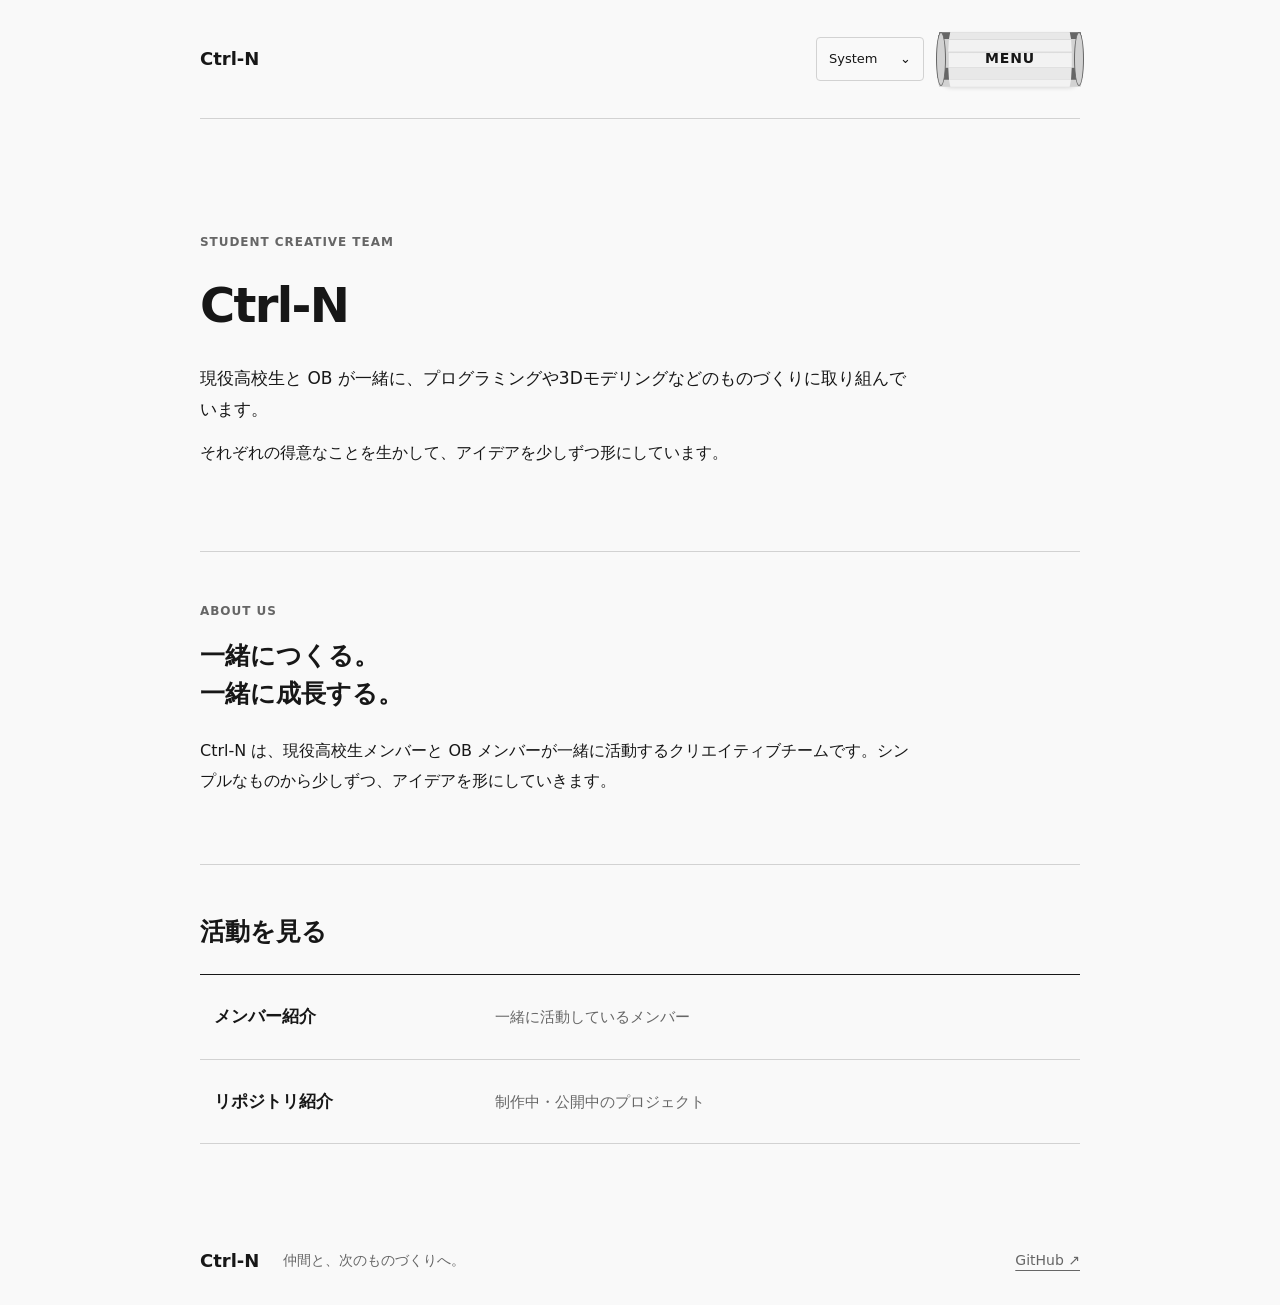
==== commit 6506e746: "Add adaptive member themes and form-based profile import" ====
--- a/index.html
+++ b/index.html
@@ -5,13 +5,13 @@
   <meta name="viewport" content="width=device-width, initial-scale=1.0">
   <meta name="description" content="クリエイティブチーム Ctrl-N のホーム。現役高校生と OB が共同で開発・運営しています。">
   <title>ホーム | Ctrl-N</title>
-  <script src="assets/js/theme.js?v=theme-switch-1"></script>
-  <link rel="stylesheet" href="assets/css/styles.css?v=theme-switch-1">
+  <script src="assets/js/theme.js?v=compact-header-1"></script>
+  <link rel="stylesheet" href="assets/css/styles.css?v=member-profiles-1">
   <script src="assets/js/menu.js" defer></script>
 </head>
 <body>
   <a class="skip-link" href="#main">本文へスキップ</a>
-  <header class="site-header"><a class="logo" href="./">Ctrl-N</a><details class="film-menu"><summary aria-label="Toggle menu"><span class="menu-reel" aria-hidden="true"><span class="roll-cylinder"><span class="roll-face" style="--face:0"></span><span class="roll-face" style="--face:1"></span><span class="roll-face" style="--face:2"></span><span class="roll-face" style="--face:3"></span><span class="roll-face" style="--face:4"></span><span class="roll-face" style="--face:5"></span><span class="roll-face" style="--face:6"></span><span class="roll-face" style="--face:7"></span><span class="roll-face" style="--face:8"></span><span class="roll-face" style="--face:9"></span><span class="roll-face" style="--face:10"></span><span class="roll-face" style="--face:11"></span></span></span><span class="reel-label" lang="en">MENU</span></summary><div class="film-window"><div class="film-panel"><p class="film-caption" aria-hidden="true">CTRL-N / NAVIGATION</p><nav aria-label="Main navigation" lang="en"><a href="./" aria-current="page">Home</a><a href="contributors/">Members</a><a href="repo-list/">Repositories</a></nav></div></div></details><fieldset class="theme-control" lang="en"><legend>Theme</legend><div class="theme-options"><label><input type="radio" name="theme" value="system" checked disabled><span>System</span></label><label><input type="radio" name="theme" value="light" disabled><span>Light</span></label><label><input type="radio" name="theme" value="dark" disabled><span>Dark</span></label></div></fieldset></header>
+  <header class="site-header"><a class="logo" href="./">Ctrl-N</a><details class="theme-control" lang="en"><summary aria-label="Theme"><span data-theme-current>System</span><span aria-hidden="true">⌄</span></summary><fieldset class="theme-popup"><legend>Theme</legend><div class="theme-options"><label><input type="radio" name="theme" value="system" checked disabled><span>System</span></label><label><input type="radio" name="theme" value="light" disabled><span>Light</span></label><label><input type="radio" name="theme" value="dark" disabled><span>Dark</span></label></div></fieldset></details><details class="film-menu"><summary aria-label="Toggle menu"><span class="menu-reel" aria-hidden="true"><span class="roll-cylinder"><span class="roll-face" style="--face:0"></span><span class="roll-face" style="--face:1"></span><span class="roll-face" style="--face:2"></span><span class="roll-face" style="--face:3"></span><span class="roll-face" style="--face:4"></span><span class="roll-face" style="--face:5"></span><span class="roll-face" style="--face:6"></span><span class="roll-face" style="--face:7"></span><span class="roll-face" style="--face:8"></span><span class="roll-face" style="--face:9"></span><span class="roll-face" style="--face:10"></span><span class="roll-face" style="--face:11"></span></span></span><span class="reel-label" lang="en">MENU</span></summary><div class="film-window"><div class="film-panel"><p class="film-caption" aria-hidden="true">CTRL-N / NAVIGATION</p><nav aria-label="Main navigation" lang="en"><a href="./" aria-current="page">Home</a><a href="contributors/">Members</a><a href="repo-list/">Repositories</a></nav></div></div></details></header>
   <main id="main"><section class="hero">
   <p class="eyebrow">STUDENT CREATIVE TEAM</p>
   <h1>Ctrl-N</h1>
--- a/assets/css/styles.css
+++ b/assets/css/styles.css
@@ -169,3 +169,76 @@
 .theme-options label:hover span { color:var(--ink); }
 .theme-options input:focus-visible + span { outline:2px solid var(--ink); outline-offset:2px; }
 @media(max-width:640px) { .theme-control { width:auto; margin-left:auto; } }
+
+/* Compact theme selector; the film control stays at the right edge. */
+.site-header { gap: 16px; }
+.theme-control { position: relative; width: auto; margin-left: auto; font-size: 13px; }
+.theme-control summary { display: flex; align-items: center; justify-content: space-between; gap: 12px; min-width: 104px; min-height: 44px; padding: 8px 12px; border: 1px solid var(--line); border-radius: 4px; color: var(--ink); cursor: pointer; list-style: none; }
+.theme-control summary::-webkit-details-marker { display: none; }
+.theme-control summary:focus-visible { outline: 2px solid var(--ink); outline-offset: 4px; }
+.theme-popup { position: absolute; top: calc(100% + 8px); right: 0; z-index: 5; width: 128px; margin: 0; padding: 6px; border: 1px solid var(--line); border-radius: 4px; background: var(--paper); box-shadow: 0 8px 20px #0002; }
+.theme-popup legend { position: absolute; width: 1px; height: 1px; overflow: hidden; clip-path: inset(50%); }
+.theme-options { flex-direction: column; gap: 2px; border: 0; padding: 0; }
+.theme-options span { min-height: 44px; padding: 12px; }
+.film-menu { margin-left: 0; --film-width: 140px; }
+@media (max-width: 400px) {
+  .site-header { gap: 10px; }
+  .site-header > .logo { width: 100%; }
+}
+
+/* Animate inside a fixed footprint so opening never shifts the header. */
+.theme-control summary { width: 108px; min-width: 0; }
+.theme-control summary > [data-theme-current] { min-width: 0; }
+.theme-control summary > [aria-hidden] { display: inline-block; transition: transform .18s ease; }
+.theme-control[open] summary > [aria-hidden] { transform: rotate(180deg); }
+.theme-popup { transform-origin: top right; }
+.theme-control[open] .theme-popup { animation: theme-popup-in .18s ease-out both; }
+.theme-options span { transition: background-color .15s ease, color .15s ease; }
+@keyframes theme-popup-in {
+  from { opacity: 0; transform: translateY(-5px) scale(.97); }
+  to { opacity: 1; transform: translateY(0) scale(1); }
+}
+@media (prefers-reduced-motion: reduce) {
+  .theme-control[open] .theme-popup { animation: none; }
+  .theme-control summary > [aria-hidden], .theme-options span { transition: none; }
+}
+
+/* Member colors are decorative so any chosen hue keeps the text readable. */
+.contributor.has-member-color img { outline: 3px solid var(--member-color); outline-offset: 4px; }
+.contributor.has-member-color h3 { display: flex; align-items: baseline; gap: 10px; }
+.contributor.has-member-color h3::before { content: ""; width: 8px; height: 8px; flex-shrink: 0; border-radius: 50%; background: var(--member-color); }
+
+/* Paired member palettes follow the site's active mode without reloading. */
+.contributor {
+  --member-color: var(--member-accent-light, var(--ink));
+  --member-title: var(--member-title-light, var(--ink));
+  --member-text: var(--member-text-light, var(--muted));
+  --member-background: var(--member-background-light, transparent);
+}
+:root[data-theme="dark"] .contributor {
+  --member-color: var(--member-accent-dark, var(--ink));
+  --member-title: var(--member-title-dark, var(--ink));
+  --member-text: var(--member-text-dark, var(--muted));
+  --member-background: var(--member-background-dark, transparent);
+}
+@media(prefers-color-scheme:dark) {
+  :root:not([data-theme]) .contributor {
+    --member-color: var(--member-accent-dark, var(--ink));
+    --member-title: var(--member-title-dark, var(--ink));
+    --member-text: var(--member-text-dark, var(--muted));
+    --member-background: var(--member-background-dark, transparent);
+  }
+}
+.contributor.has-member-theme { padding: 28px 16px; background: var(--member-background); }
+.contributor.has-member-theme h3, .contributor.has-member-theme .text-link { color: var(--member-title); }
+.contributor.has-member-theme .note { color: var(--member-text); }
+@media(min-width:641px) { .grid > .contributor.has-member-theme:nth-child(odd)::after { width:calc(200% + 32px); } }
+
+.member-bio { white-space: pre-line; margin-top: 16px; font-size: 15px; }
+.member-work { margin-top: 20px; }
+.member-work summary { cursor: pointer; padding-block: 8px; font-size: 15px; }
+.member-work h4 { margin: 16px 0 8px; font-size: 16px; }
+.contributor .member-work-image { display: block; width: 100%; height: auto; margin: 16px 0; border-radius: 4px; object-fit: contain; outline: none; }
+.member-work p { color: var(--member-text, var(--ink)); }
+
+.contributor.has-member-color .member-work-image { outline: none; }
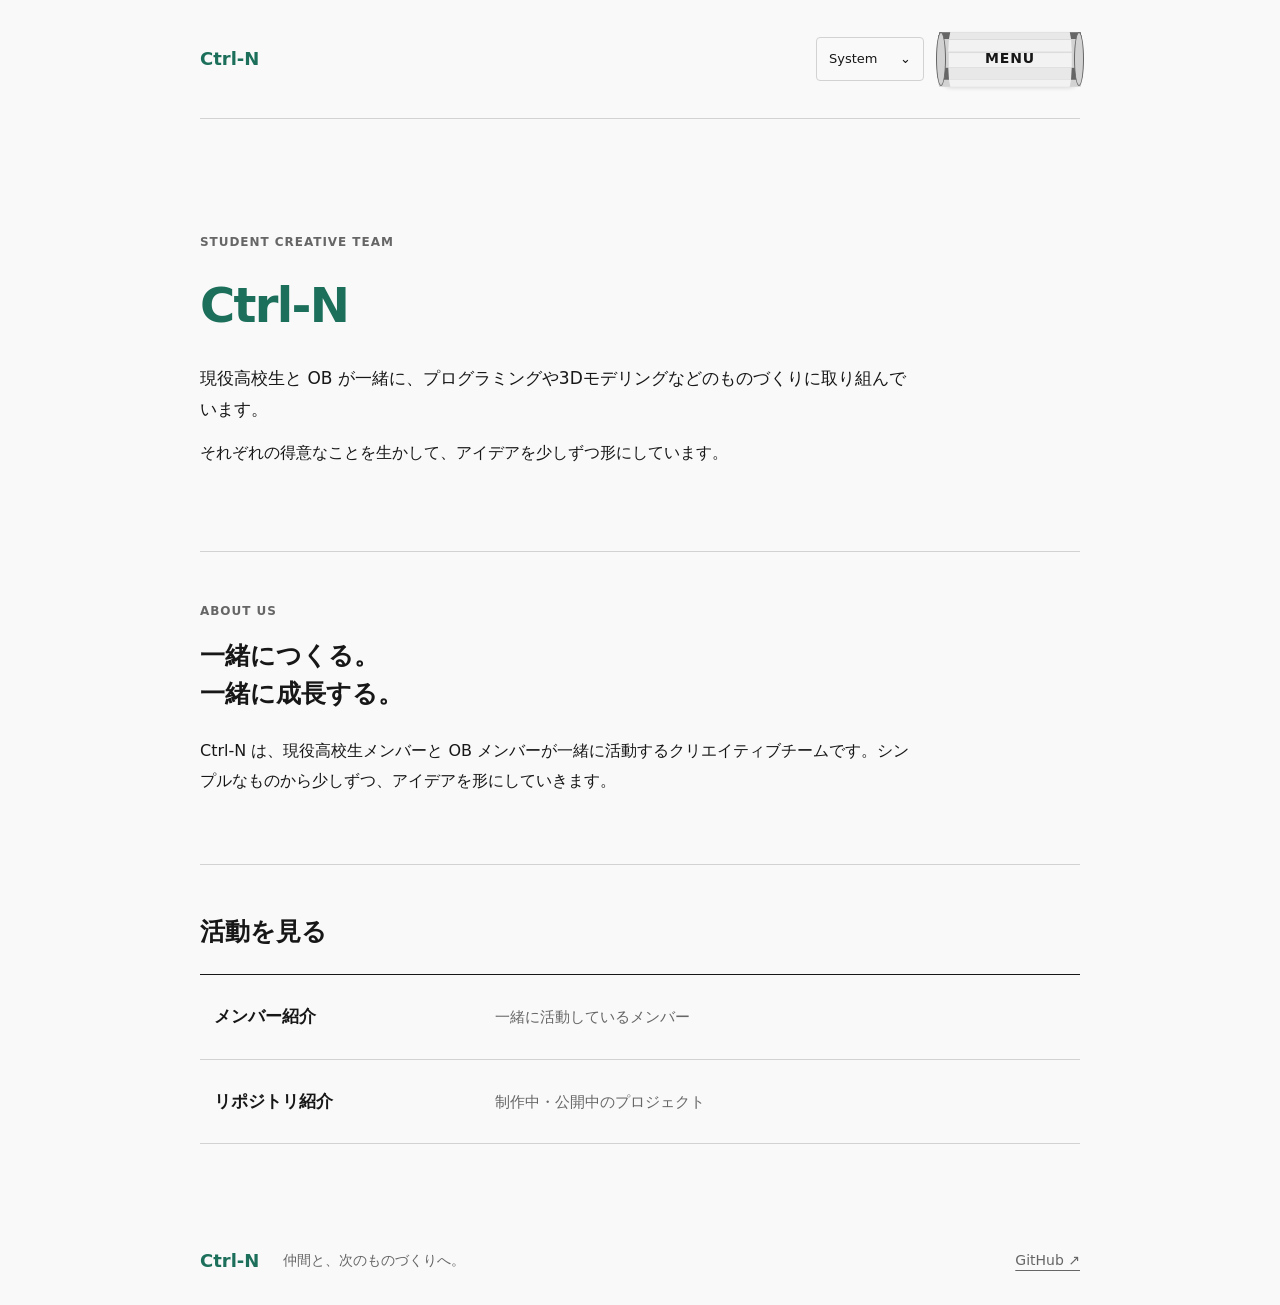
==== commit 76888ab7: "Refine member styling and apply Gotham theme" ====
--- a/index.html
+++ b/index.html
@@ -2,12 +2,14 @@
 <html lang="ja">
 <head>
   <meta charset="UTF-8">
+  <meta http-equiv="X-UA-Compatible" content="IE=edge">
   <meta name="viewport" content="width=device-width, initial-scale=1.0">
   <meta name="description" content="クリエイティブチーム Ctrl-N のホーム。現役高校生と OB が共同で開発・運営しています。">
   <title>ホーム | Ctrl-N</title>
   <script src="assets/js/theme.js?v=compact-header-1"></script>
-  <link rel="stylesheet" href="assets/css/styles.css?v=member-profiles-1">
+  <link rel="stylesheet" href="assets/css/styles.css?v=adaptive-brand-1">
   <script src="assets/js/menu.js" defer></script>
+  <script src="assets/js/ie11.js" defer></script>
 </head>
 <body>
   <a class="skip-link" href="#main">本文へスキップ</a>
--- a/assets/css/styles.css
+++ b/assets/css/styles.css
@@ -65,7 +65,7 @@
 .activity-links span, .activity-links small { transition: transform .25s ease; }
 .activity-links a:hover span, .activity-links a:hover small, .activity-links a:focus-visible span, .activity-links a:focus-visible small { transform: translateX(10px); }
 .activity-links small { color: var(--muted); font-size: 15px; }
-.grid { display: grid; grid-template-columns: repeat(2, minmax(0, 1fr)); column-gap: 32px; }
+.grid { isolation: isolate; display: grid; grid-template-columns: repeat(2, minmax(0, 1fr)); column-gap: 32px; }
 .card { display: block; min-width: 0; padding: 28px 0; border-bottom: 1px solid var(--line); text-decoration: none; }
 .card h2 { margin: 12px 0; }
 .card p { margin-bottom: 0; }
@@ -150,6 +150,7 @@
     bottom: 0;
     left: 0;
     width: calc(200% + 32px);
+    z-index: 1;
     border-bottom: 1px solid var(--line);
     pointer-events: none;
   }
@@ -204,9 +205,9 @@
 }
 
 /* Member colors are decorative so any chosen hue keeps the text readable. */
-.contributor.has-member-color img { outline: 3px solid var(--member-color); outline-offset: 4px; }
+.contributor.has-member-color img { outline: 2px solid var(--member-color); outline-offset: 3px; }
 .contributor.has-member-color h3 { display: flex; align-items: baseline; gap: 10px; }
-.contributor.has-member-color h3::before { content: ""; width: 8px; height: 8px; flex-shrink: 0; border-radius: 50%; background: var(--member-color); }
+.contributor.has-member-color h3::before { content: none; }
 
 /* Paired member palettes follow the site's active mode without reloading. */
 .contributor {
@@ -229,9 +230,10 @@
     --member-background: var(--member-background-dark, transparent);
   }
 }
-.contributor.has-member-theme { padding: 28px 16px; background: var(--member-background); }
-.contributor.has-member-theme h3, .contributor.has-member-theme .text-link { color: var(--member-title); }
-.contributor.has-member-theme .note { color: var(--member-text); }
+.contributor.has-member-theme { padding: 36px 0; background: transparent; }
+.contributor.has-member-theme h3 { color: var(--member-title); }
+.contributor.has-member-theme .text-link { color: var(--member-title); }
+.contributor.has-member-theme .note { color: var(--member-title); }
 @media(min-width:641px) { .grid > .contributor.has-member-theme:nth-child(odd)::after { width:calc(200% + 32px); } }
 
 .member-bio { white-space: pre-line; margin-top: 16px; font-size: 15px; }
@@ -239,6 +241,16 @@
 .member-work summary { cursor: pointer; padding-block: 8px; font-size: 15px; }
 .member-work h4 { margin: 16px 0 8px; font-size: 16px; }
 .contributor .member-work-image { display: block; width: 100%; height: auto; margin: 16px 0; border-radius: 4px; object-fit: contain; outline: none; }
-.member-work p { color: var(--member-text, var(--ink)); }
+.member-work p { color: var(--ink); }
 
 .contributor.has-member-color .member-work-image { outline: none; }
+
+/* Full-width row separators keep a restrained visual weight. */
+#contributors-list > .contributor { border-bottom-color: var(--line); }
+#contributors-list > .contributor::after { border-bottom-color: var(--line); }
+
+/* Gotham branding uses a separate readable color for each display mode. */
+:root { --brand: #1c6f5a; }
+:root[data-theme="dark"] { --brand: #2aa889; }
+@media (prefers-color-scheme: dark) { :root:not([data-theme]) { --brand: #2aa889; } }
+.logo, .hero > h1 { color: var(--brand); }
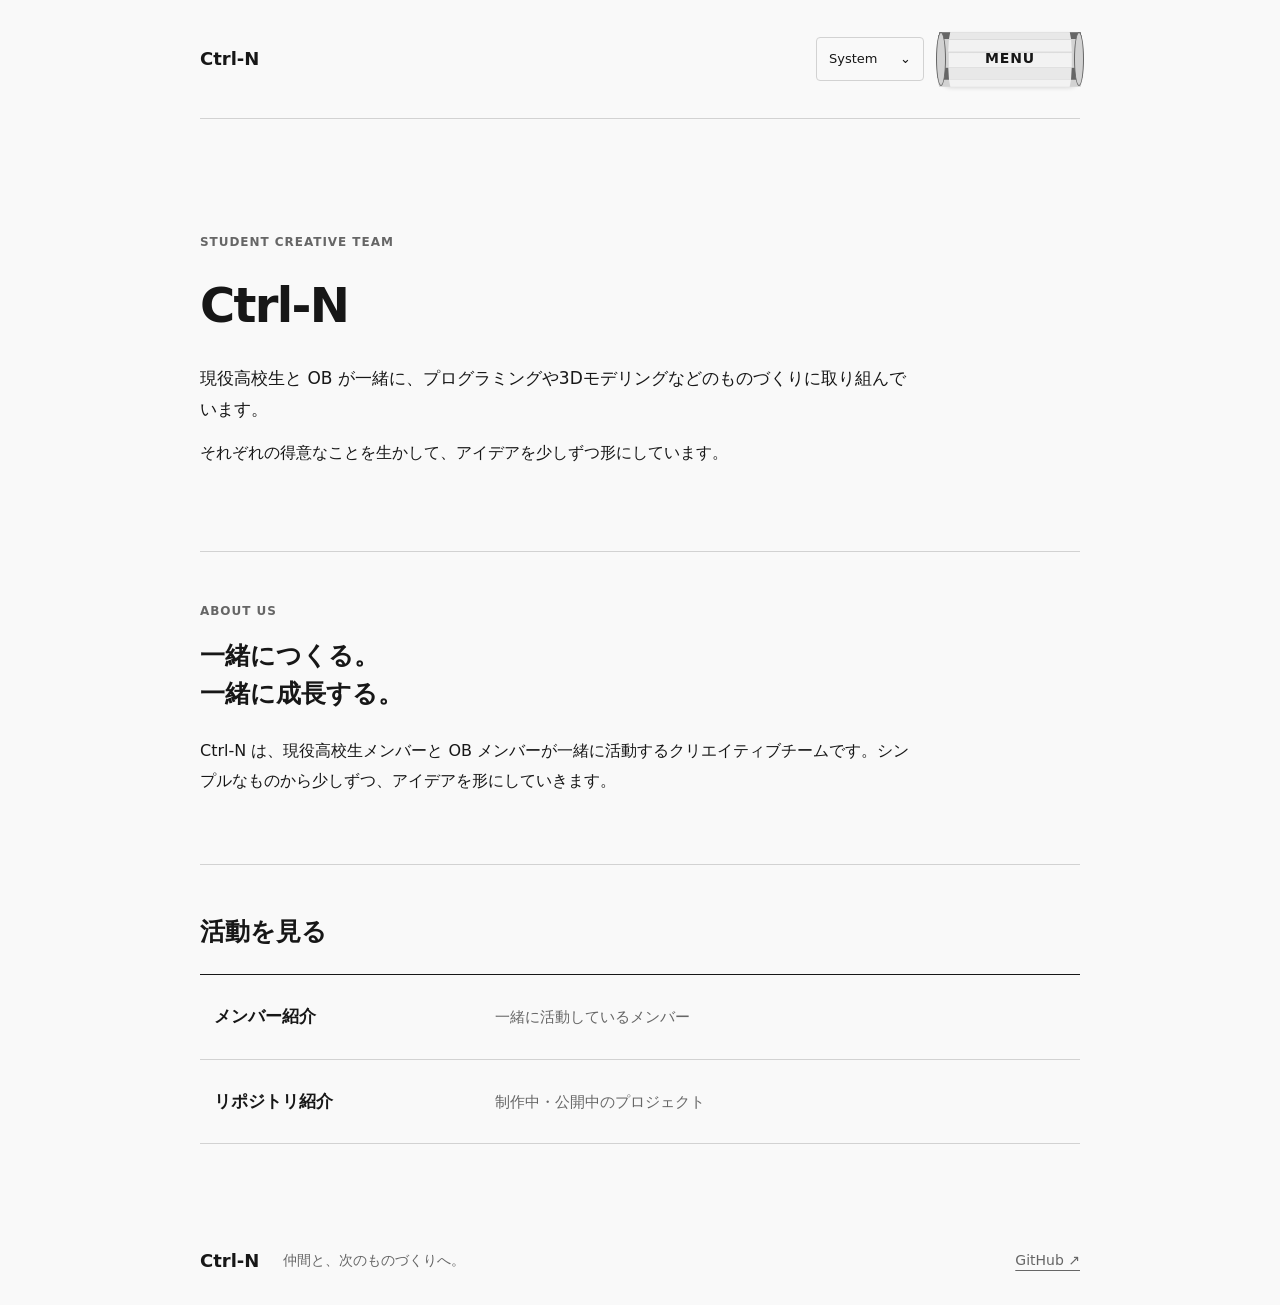
==== commit 76dac335: "Restore neutral Ctrl-N branding colors" ====
--- a/index.html
+++ b/index.html
@@ -7,7 +7,7 @@
   <meta name="description" content="クリエイティブチーム Ctrl-N のホーム。現役高校生と OB が共同で開発・運営しています。">
   <title>ホーム | Ctrl-N</title>
   <script src="assets/js/theme.js?v=compact-header-1"></script>
-  <link rel="stylesheet" href="assets/css/styles.css?v=adaptive-brand-1">
+  <link rel="stylesheet" href="assets/css/styles.css?v=neutral-brand-1">
   <script src="assets/js/menu.js" defer></script>
   <script src="assets/js/ie11.js" defer></script>
 </head>
--- a/assets/css/styles.css
+++ b/assets/css/styles.css
@@ -249,8 +249,4 @@
 #contributors-list > .contributor { border-bottom-color: var(--line); }
 #contributors-list > .contributor::after { border-bottom-color: var(--line); }
 
-/* Gotham branding uses a separate readable color for each display mode. */
-:root { --brand: #1c6f5a; }
-:root[data-theme="dark"] { --brand: #2aa889; }
-@media (prefers-color-scheme: dark) { :root:not([data-theme]) { --brand: #2aa889; } }
-.logo, .hero > h1 { color: var(--brand); }
+.logo, .hero > h1 { color: var(--ink); }
